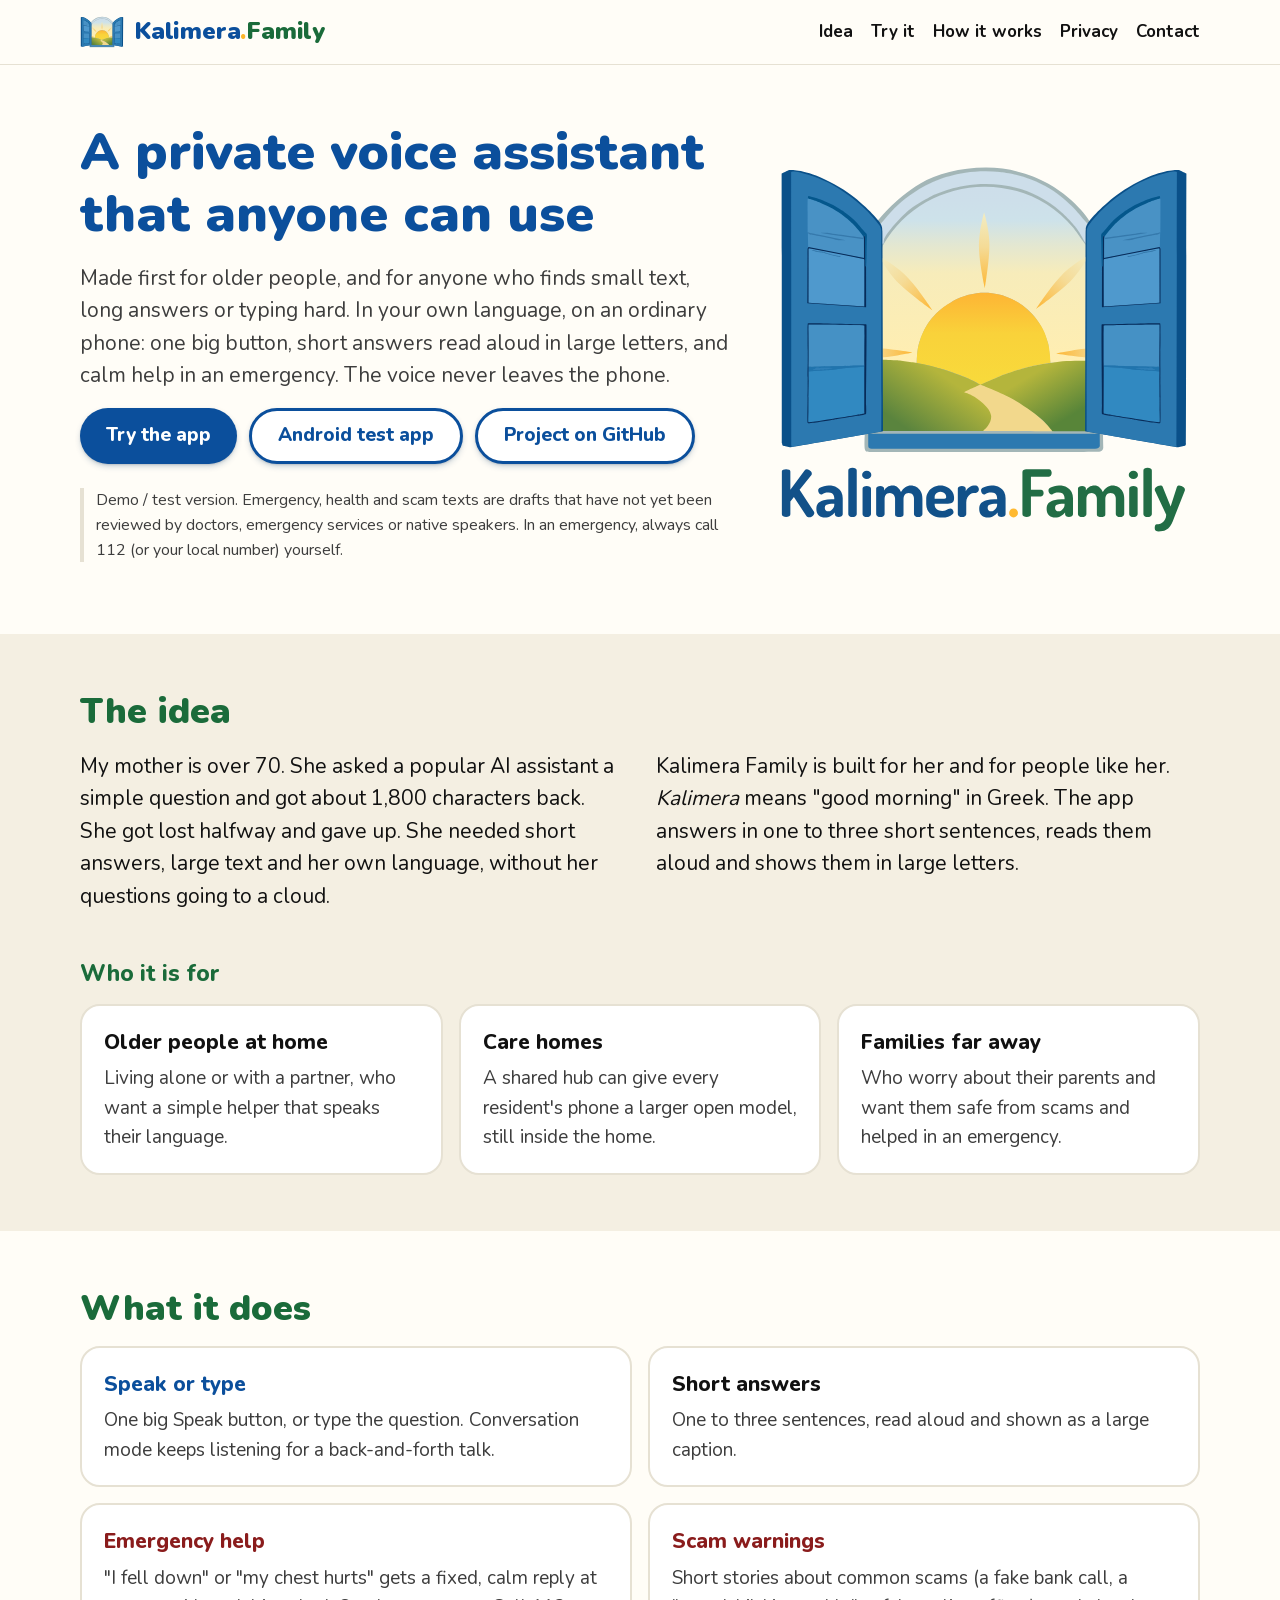
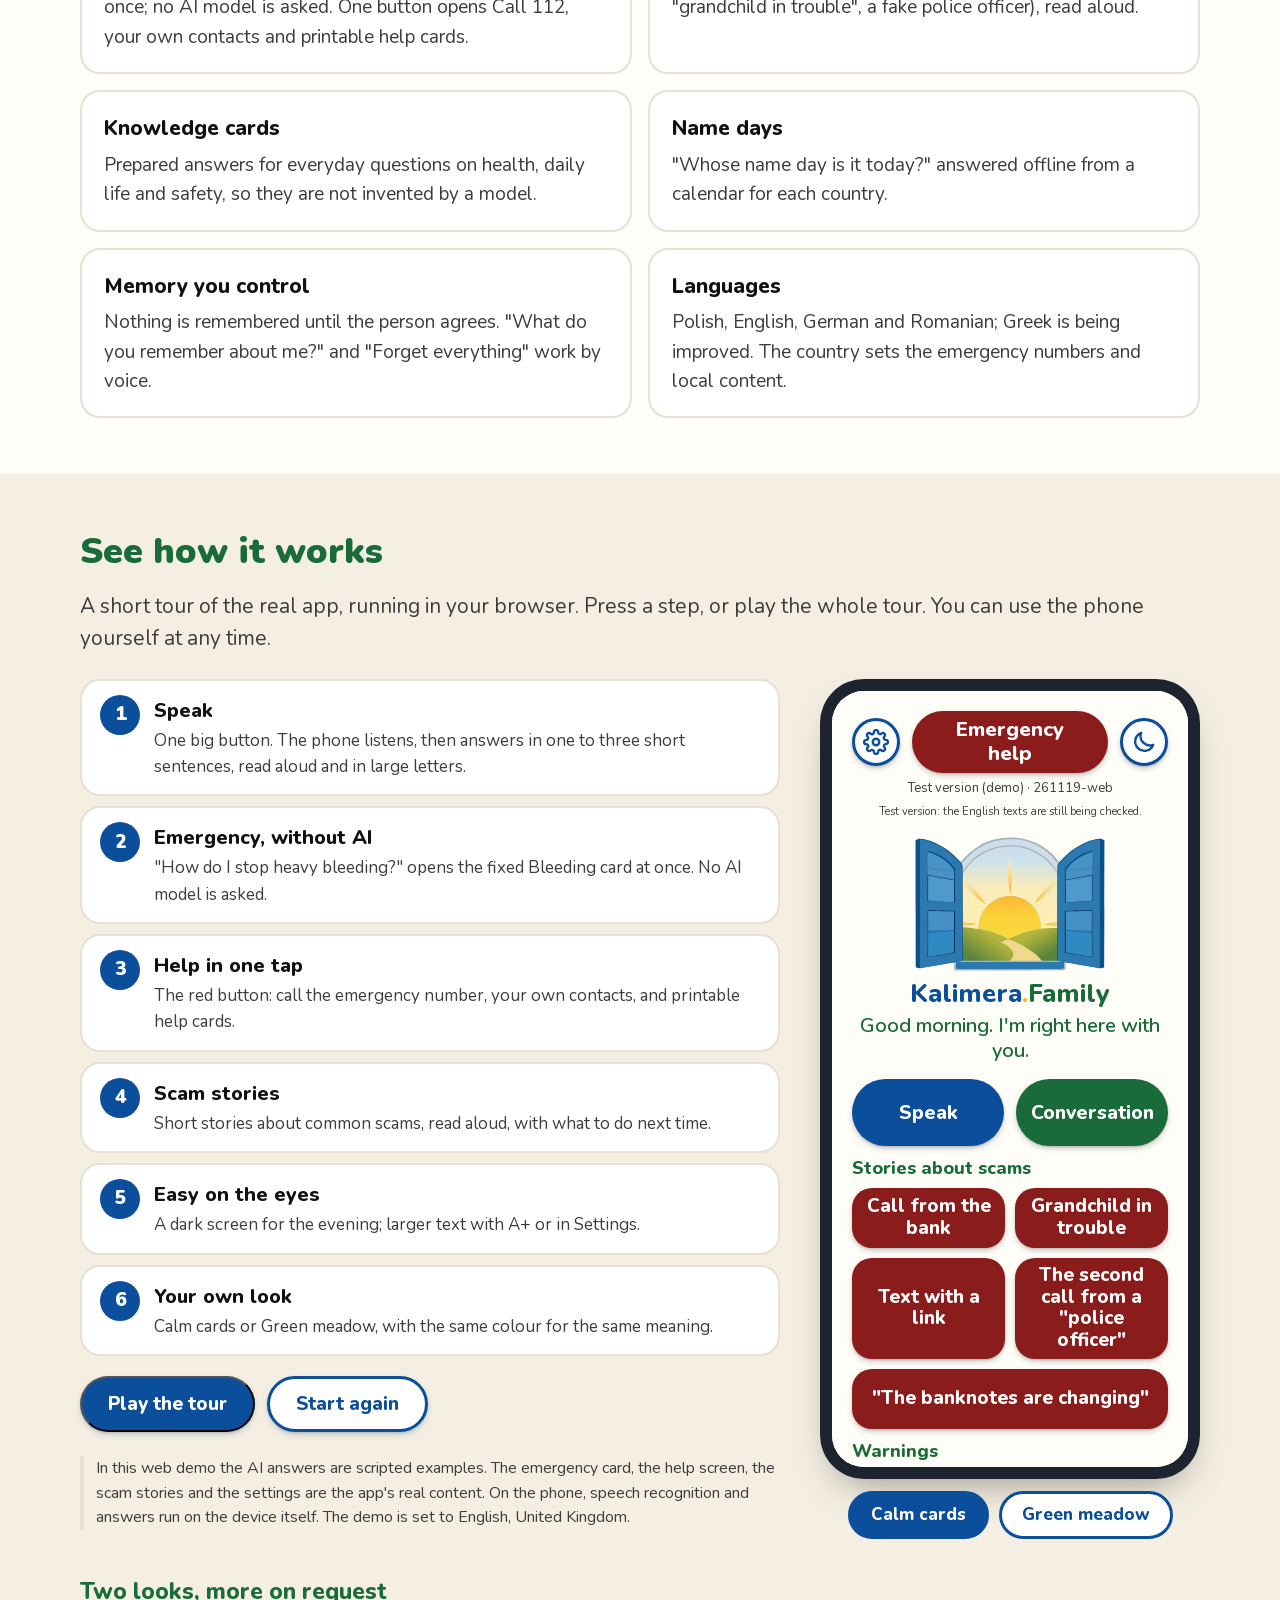
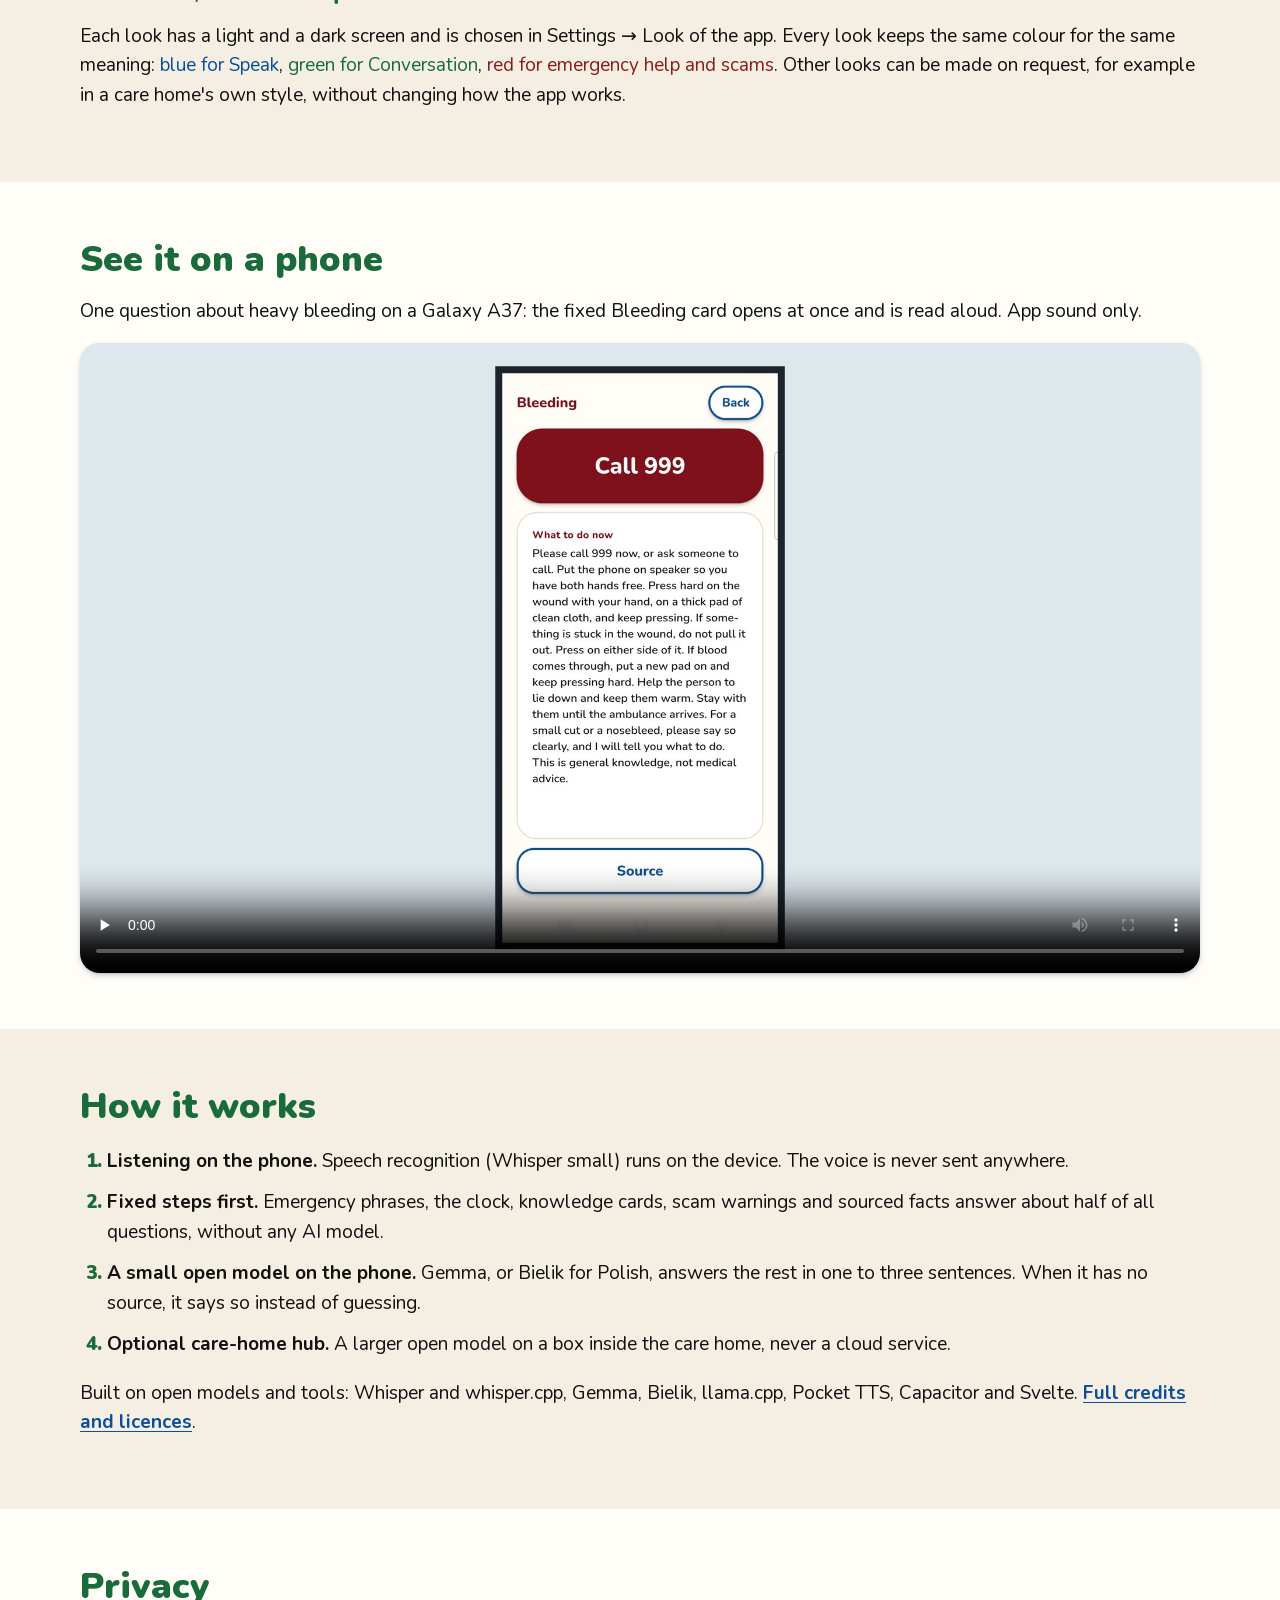
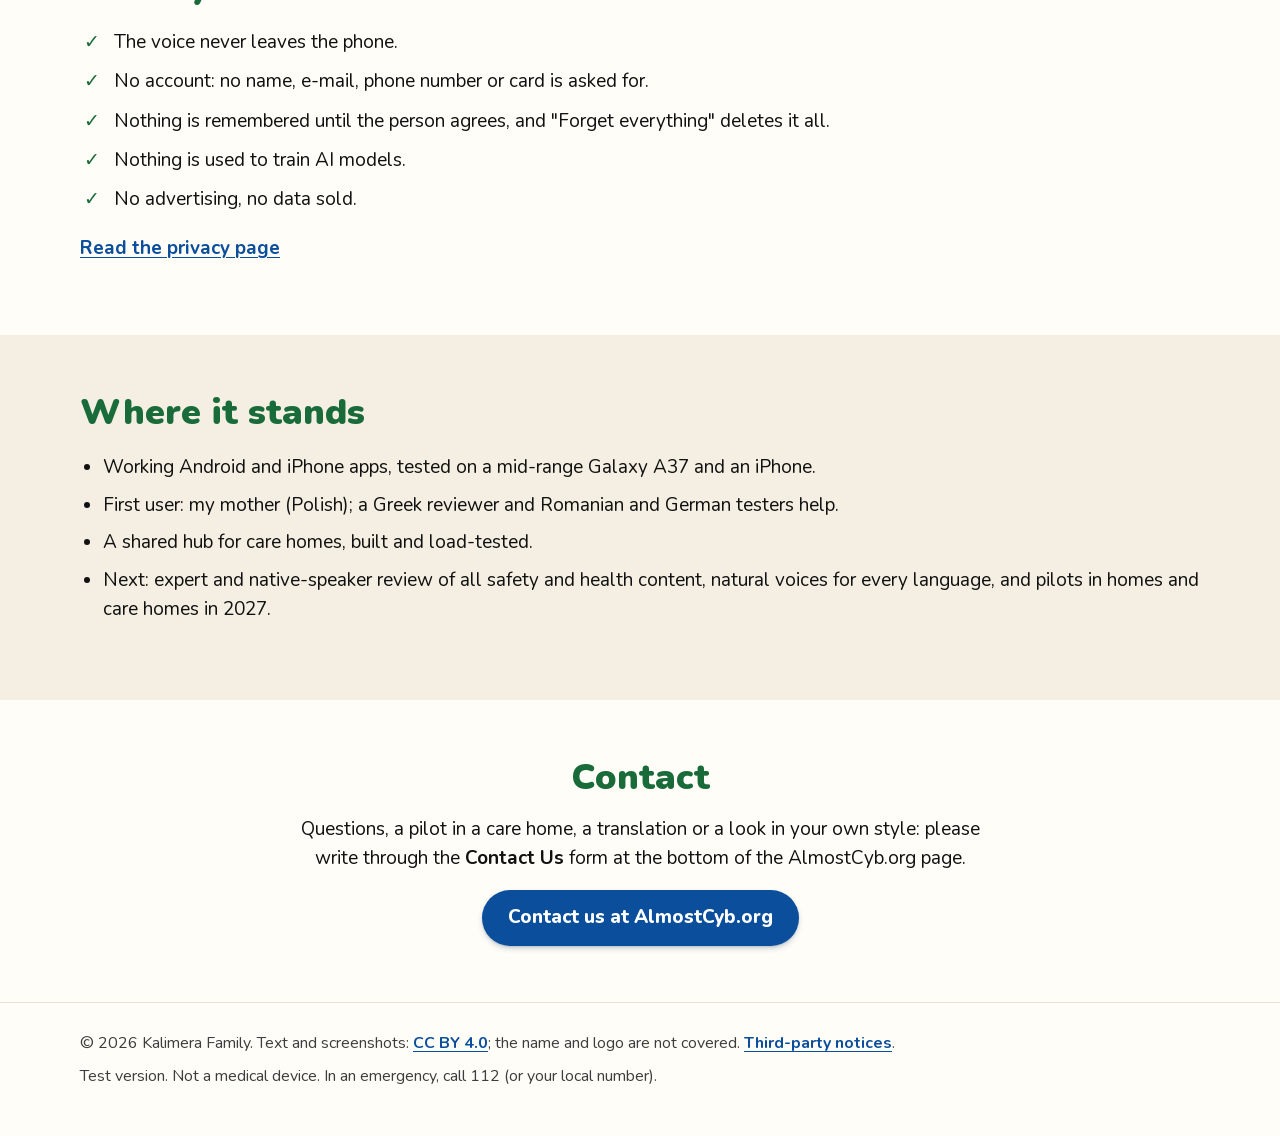
==== index.html @ d46322c1 "Temporary website (GitHub Pages) until kalimera.family hosting works Co-Authored-By: Claude Opus 5.5" ====
<!doctype html>
<html lang="en">
<head>
  <meta charset="utf-8">
  <meta name="viewport" content="width=device-width, initial-scale=1">
  <title>Kalimera Family</title>
  <meta name="description" content="A private voice assistant that anyone can use, made first for older people: in your own language, on an ordinary phone. Short answers, read aloud in large letters. The voice never leaves the phone.">
  <meta name="color-scheme" content="light dark">
  <meta property="og:title" content="Kalimera Family">
  <meta property="og:description" content="A private voice assistant that anyone can use, made first for older people. Try the real app in your browser.">
  <meta property="og:type" content="website">
  <meta property="og:url" content="https://kalimera.family/">
  <meta property="og:image" content="https://kalimera.family/media/home.png">
  <link rel="icon" type="image/svg+xml" href="assets/Kalimera.Family-withoutText.svg">
  <link rel="stylesheet" href="css/site.css?v=20261119c">
</head>
<body>
  <header class="top">
    <div class="wrap top__row">
      <a class="brand" href="#top" aria-label="Kalimera Family, back to the top">
        <img src="assets/Kalimera.Family-withoutText.svg" alt="" width="44" height="31">
        <span class="wordmark"><span class="wordmark__a">Kalimera</span><span class="wordmark__dot">.</span><span class="wordmark__b">Family</span></span>
      </a>
      <nav class="nav" aria-label="Sections">
        <a href="#idea">Idea</a>
        <a href="#try">Try it</a>
        <a href="#how">How it works</a>
        <a href="#privacy">Privacy</a>
        <a href="#contact">Contact</a>
      </nav>
    </div>
  </header>

  <main id="top">
    <section class="hero wrap">
      <div class="hero__text">
        <h1>A private voice assistant that anyone can use</h1>
        <p class="lead">Made first for older people, and for anyone who finds small text, long answers or typing hard. In your own language, on an ordinary phone: one big button, short answers read aloud in large letters, and calm help in an emergency. The voice never leaves the phone.</p>
        <div class="actions">
          <a class="btn btn--primary" href="#try">Try the app</a>
          <a class="btn btn--outline" href="https://github.com/LDec-AlmostHuman/kalimera-family/tree/main/app">Android test app</a>
          <a class="btn btn--outline" href="https://github.com/LDec-AlmostHuman/kalimera-family">Project on GitHub</a>
        </div>
        <p class="note">Demo / test version. Emergency, health and scam texts are drafts that have not yet been reviewed by doctors, emergency services or native speakers. In an emergency, always call 112 (or your local number) yourself.</p>
      </div>
      <img class="hero__logo" src="assets/Kalimera.Family-wText.svg" alt="Kalimera Family logo: an open window with the sun rising over green hills" width="420" height="300">
    </section>

    <section id="idea" class="band">
      <div class="wrap">
        <h2>The idea</h2>
        <div class="two">
          <p class="story">My mother is over 70. She asked a popular AI assistant a simple question and got about 1,800 characters back. She got lost halfway and gave up. She needed short answers, large text and her own language, without her questions going to a cloud.</p>
          <p class="story">Kalimera Family is built for her and for people like her. <em>Kalimera</em> means "good morning" in Greek. The app answers in one to three short sentences, reads them aloud and shows them in large letters.</p>
        </div>
        <h3>Who it is for</h3>
        <ul class="cards">
          <li class="card"><strong>Older people at home</strong><span>Living alone or with a partner, who want a simple helper that speaks their language.</span></li>
          <li class="card"><strong>Care homes</strong><span>A shared hub can give every resident's phone a larger open model, still inside the home.</span></li>
          <li class="card"><strong>Families far away</strong><span>Who worry about their parents and want them safe from scams and helped in an emergency.</span></li>
        </ul>
      </div>
    </section>

    <section id="features" class="wrap">
      <h2>What it does</h2>
      <ul class="features">
        <li><strong class="t-speak">Speak or type</strong><span>One big Speak button, or type the question. Conversation mode keeps listening for a back-and-forth talk.</span></li>
        <li><strong>Short answers</strong><span>One to three sentences, read aloud and shown as a large caption.</span></li>
        <li><strong class="t-danger">Emergency help</strong><span>"I fell down" or "my chest hurts" gets a fixed, calm reply at once; no AI model is asked. One button opens Call 112, your own contacts and printable help cards.</span></li>
        <li><strong class="t-danger">Scam warnings</strong><span>Short stories about common scams (a fake bank call, a "grandchild in trouble", a fake police officer), read aloud.</span></li>
        <li><strong>Knowledge cards</strong><span>Prepared answers for everyday questions on health, daily life and safety, so they are not invented by a model.</span></li>
        <li><strong>Name days</strong><span>"Whose name day is it today?" answered offline from a calendar for each country.</span></li>
        <li><strong>Memory you control</strong><span>Nothing is remembered until the person agrees. "What do you remember about me?" and "Forget everything" work by voice.</span></li>
        <li><strong>Languages</strong><span>Polish, English, German and Romanian; Greek is being improved. The country sets the emergency numbers and local content.</span></li>
      </ul>
    </section>

    <section id="try" class="band">
      <div class="wrap">
        <h2>See how it works</h2>
        <p class="lead">A short tour of the real app, running in your browser. Press a step, or play the whole tour. You can use the phone yourself at any time.</p>
        <div class="tour">
          <div class="tour__side">
            <ol class="tour__steps">
              <li><button class="tour__step" type="button" data-step="speak"><strong>Speak</strong><span>One big button. The phone listens, then answers in one to three short sentences, read aloud and in large letters.</span></button></li>
              <li><button class="tour__step" type="button" data-step="bleeding"><strong>Emergency, without AI</strong><span>"How do I stop heavy bleeding?" opens the fixed Bleeding card at once. No AI model is asked.</span></button></li>
              <li><button class="tour__step" type="button" data-step="help"><strong>Help in one tap</strong><span>The red button: call the emergency number, your own contacts, and printable help cards.</span></button></li>
              <li><button class="tour__step" type="button" data-step="story"><strong>Scam stories</strong><span>Short stories about common scams, read aloud, with what to do next time.</span></button></li>
              <li><button class="tour__step" type="button" data-step="dark"><strong>Easy on the eyes</strong><span>A dark screen for the evening; larger text with A+ or in Settings.</span></button></li>
              <li><button class="tour__step" type="button" data-step="meadow"><strong>Your own look</strong><span>Calm cards or Green meadow, with the same colour for the same meaning.</span></button></li>
            </ol>
            <div class="actions">
              <button class="btn btn--primary" type="button" id="tour-play">Play the tour</button>
              <button class="btn btn--outline" type="button" id="tour-reset">Start again</button>
            </div>
            <p class="note">In this web demo the AI answers are scripted examples. The emergency card, the help screen, the scam stories and the settings are the app's real content. On the phone, speech recognition and answers run on the device itself. The demo is set to English, United Kingdom.</p>
          </div>
          <figure class="phone">
            <div class="phone__frame"><iframe id="phone" title="Kalimera Family app, live demo"></iframe></div>
            <figcaption class="looks" role="group" aria-label="Look of the app">
              <button class="look" type="button" data-look="b" aria-pressed="true">Calm cards</button>
              <button class="look" type="button" data-look="e" aria-pressed="false">Green meadow</button>
            </figcaption>
          </figure>
        </div>
        <h3>Two looks, more on request</h3>
        <p>Each look has a light and a dark screen and is chosen in Settings → Look of the app. Every look keeps the same colour for the same meaning: <span class="t-speak">blue for Speak</span>, <span class="t-green">green for Conversation</span>, <span class="t-danger">red for emergency help and scams</span>. Other looks can be made on request, for example in a care home's own style, without changing how the app works.</p>
      </div>
    </section>

    <section id="video" class="wrap">
      <h2>See it on a phone</h2>
      <p>One question about heavy bleeding on a Galaxy A37: the fixed Bleeding card opens at once and is read aloud. App sound only.</p>
      <video class="video" controls preload="none" poster="media/demo_poster.jpg" width="1920" height="1080">
        <source src="media/kalimera_demo_bleeding_en_1080p.mp4" type="video/mp4">
        <a href="media/kalimera_demo_bleeding_en_1080p.mp4">Download the demo video</a>
      </video>
    </section>

    <section id="how" class="band">
      <div class="wrap">
        <h2>How it works</h2>
        <ol class="steps">
          <li><strong>Listening on the phone.</strong> Speech recognition (Whisper small) runs on the device. The voice is never sent anywhere.</li>
          <li><strong>Fixed steps first.</strong> Emergency phrases, the clock, knowledge cards, scam warnings and sourced facts answer about half of all questions, without any AI model.</li>
          <li><strong>A small open model on the phone.</strong> Gemma, or Bielik for Polish, answers the rest in one to three sentences. When it has no source, it says so instead of guessing.</li>
          <li><strong>Optional care-home hub.</strong> A larger open model on a box inside the care home, never a cloud service.</li>
        </ol>
        <p>Built on open models and tools: Whisper and whisper.cpp, Gemma, Bielik, llama.cpp, Pocket TTS, Capacitor and Svelte. <a href="https://github.com/LDec-AlmostHuman/kalimera-family/blob/main/THIRD_PARTY_NOTICES.md">Full credits and licences</a>.</p>
      </div>
    </section>

    <section id="privacy" class="wrap">
      <h2>Privacy</h2>
      <ul class="checks">
        <li>The voice never leaves the phone.</li>
        <li>No account: no name, e-mail, phone number or card is asked for.</li>
        <li>Nothing is remembered until the person agrees, and "Forget everything" deletes it all.</li>
        <li>Nothing is used to train AI models.</li>
        <li>No advertising, no data sold.</li>
      </ul>
      <p><a href="https://github.com/LDec-AlmostHuman/kalimera-family/blob/main/docs/PRIVACY.md">Read the privacy page</a></p>
    </section>

    <section id="status" class="band">
      <div class="wrap">
        <h2>Where it stands</h2>
        <ul class="plain">
          <li>Working Android and iPhone apps, tested on a mid-range Galaxy A37 and an iPhone.</li>
          <li>First user: my mother (Polish); a Greek reviewer and Romanian and German testers help.</li>
          <li>A shared hub for care homes, built and load-tested.</li>
          <li>Next: expert and native-speaker review of all safety and health content, natural voices for every language, and pilots in homes and care homes in 2027.</li>
        </ul>
      </div>
    </section>

    <section id="contact" class="wrap contact">
      <h2>Contact</h2>
      <p>Questions, a pilot in a care home, a translation or a look in your own style: please write through the <strong>Contact Us</strong> form at the bottom of the AlmostCyb.org page.</p>
      <a class="btn btn--primary" href="https://almostcyb.org/">Contact us at AlmostCyb.org</a>
    </section>
  </main>

  <footer class="foot">
    <div class="wrap">
      <p>© 2026 Kalimera Family. Text and screenshots: <a href="https://github.com/LDec-AlmostHuman/kalimera-family/blob/main/LICENSE">CC BY 4.0</a>; the name and logo are not covered. <a href="https://github.com/LDec-AlmostHuman/kalimera-family/blob/main/THIRD_PARTY_NOTICES.md">Third-party notices</a>.</p>
      <p>Test version. Not a medical device. In an emergency, call 112 (or your local number).</p>
    </div>
  </footer>
  <script src="js/site.js?v=20261119c"></script>
</body>
</html>
---- css/site.css ----
/* kalimera.family one-page site. Same font, colours and meanings as the app (ui/src/styles/theme.css):
   blue = Speak and main actions, green = Conversation and headings, red = emergency and scams. */
@font-face {
  font-family: 'Nunito';
  font-style: normal;
  font-weight: 400 1000;
  font-display: swap;
  src: url('../app/fonts/nunito-latin.woff2') format('woff2');
  unicode-range: U+0000-00FF, U+0131, U+0152-0153, U+02BB-02BC, U+02C6, U+02DA, U+02DC, U+2000-206F, U+20AC, U+2122, U+2212;
}
@font-face {
  font-family: 'Nunito';
  font-style: normal;
  font-weight: 400 1000;
  font-display: swap;
  src: url('../app/fonts/nunito-latin-ext.woff2') format('woff2');
  unicode-range: U+0100-02BA, U+02BD-02C5, U+02C7-02CC, U+02CE-02D7, U+02DD-02FF, U+1E00-1E9F, U+20A0-20AB, U+20AD-20C4, U+A720-A7FF;
}

:root {
  --bg: #fffdf7;
  --band: #f4efe2;
  --surface: #ffffff;
  --text: #111111;
  --muted: #3d3d3d;
  --border: #e6e1d3;
  --primary: #0b4f9c;
  --primary-edge: #08376d;
  --on-primary: #ffffff;
  --green: #1a6b3a;
  --danger: #8a1c1c;
  --sun: #fdb528;
  --frame: #1d2430;
  --radius-card: 20px;
  --radius-pill: 999px;
  --shadow: 0 3px 7px -2px rgba(8, 55, 109, 0.32), 0 1px 2px rgba(0, 0, 0, 0.1);
  --font: 'Nunito', ui-rounded, 'SF Pro Rounded', system-ui, -apple-system, 'Segoe UI', Roboto, Arial, sans-serif;
}
@media (prefers-color-scheme: dark) {
  :root:not([data-theme="light"]) {
    --bg: #101418;
    --band: #161c22;
    --surface: #1a2027;
    --text: #f7f7f7;
    --muted: #d0d4d9;
    --border: #3a4654;
    --primary: #8ec5ff;
    --primary-edge: #4f86bf;
    --on-primary: #08213d;
    --green: #9be3ae;
    --danger: #ffb4b4;
    --frame: #000000;
    --shadow: 0 3px 7px -2px rgba(0, 0, 0, 0.5), 0 1px 2px rgba(0, 0, 0, 0.3);
  }
}
:root[data-theme="dark"] {
  --bg: #101418;
  --band: #161c22;
  --surface: #1a2027;
  --text: #f7f7f7;
  --muted: #d0d4d9;
  --border: #3a4654;
  --primary: #8ec5ff;
  --primary-edge: #4f86bf;
  --on-primary: #08213d;
  --green: #9be3ae;
  --danger: #ffb4b4;
  --frame: #000000;
  --shadow: 0 3px 7px -2px rgba(0, 0, 0, 0.5), 0 1px 2px rgba(0, 0, 0, 0.3);
}

* { box-sizing: border-box; }
html { scroll-behavior: smooth; scroll-padding-top: 76px; }
body {
  margin: 0;
  background: var(--bg);
  color: var(--text);
  font-family: var(--font);
  font-size: 19px;
  line-height: 1.55;
  overflow-x: hidden;
}
img, video { max-width: 100%; height: auto; }
a { color: var(--primary); font-weight: 700; text-underline-offset: 3px; }
a:focus-visible, button:focus-visible { outline: 3px solid var(--sun); outline-offset: 3px; }
h1, h2, h3 { line-height: 1.2; margin: 0 0 16px; }
h1 { font-size: clamp(34px, 6vw, 52px); font-weight: 900; color: var(--primary); }
h2 { font-size: clamp(28px, 4vw, 36px); font-weight: 900; color: var(--green); }
h3 { font-size: 23px; font-weight: 800; color: var(--green); margin-top: 32px; }
p { margin: 0 0 16px; }

.wrap { width: min(1120px, 100% - 32px); margin-inline: auto; }
main > section { padding-block: 56px; }
.band { background: var(--band); }

/* Header */
.top {
  position: sticky;
  top: 0;
  z-index: 10;
  background: color-mix(in srgb, var(--bg) 92%, transparent);
  backdrop-filter: blur(8px);
  border-bottom: 1px solid var(--border);
}
.top__row { display: flex; align-items: center; justify-content: space-between; gap: 16px; min-height: 64px; flex-wrap: wrap; }
.brand { display: inline-flex; align-items: center; gap: 10px; text-decoration: none; }
.wordmark { font-size: 24px; font-weight: 900; letter-spacing: -0.2px; }
.wordmark__a { color: var(--primary); }
.wordmark__dot { color: var(--sun); }
.wordmark__b { color: var(--green); }
.nav { display: flex; gap: 6px 18px; flex-wrap: wrap; }
.nav a { text-decoration: none; font-size: 17px; color: var(--text); }
.nav a:hover { color: var(--primary); }

/* Hero */
.hero { display: grid; grid-template-columns: 1.2fr 0.8fr; gap: 40px; align-items: center; }
.hero__logo { width: 100%; max-width: 420px; justify-self: center; }
.lead { font-size: 21px; color: var(--muted); }
.note { font-size: 16px; color: var(--muted); border-left: 4px solid var(--border); padding-left: 12px; margin-top: 24px; }

/* Buttons: the app's pill buttons (filled blue, or white with a blue outline) */
.actions { display: flex; flex-wrap: wrap; gap: 12px; margin-top: 8px; }
.btn {
  display: inline-flex;
  align-items: center;
  justify-content: center;
  min-height: 56px;
  padding: 0 26px;
  border-radius: var(--radius-pill);
  font-size: 19px;
  font-weight: 800;
  text-decoration: none;
  box-shadow: var(--shadow);
}
.btn--primary { background: var(--primary); color: var(--on-primary); }
.btn--primary:hover { background: var(--primary-edge); color: #ffffff; }
.btn--outline { background: var(--surface); color: var(--primary); border: 3px solid var(--primary); }
.link-btn {
  margin-left: 8px;
  padding: 2px 4px;
  border: 0;
  background: none;
  color: var(--primary);
  font: inherit;
  font-weight: 800;
  text-decoration: underline;
  text-underline-offset: 3px;
  cursor: pointer;
}

/* Idea */
.two { display: grid; grid-template-columns: 1fr 1fr; gap: 32px; }
.story { font-size: 21px; }
.cards, .features { list-style: none; margin: 0; padding: 0; display: grid; gap: 16px; }
.cards { grid-template-columns: repeat(3, 1fr); }
.features { grid-template-columns: repeat(2, 1fr); }
.card, .features li {
  display: flex;
  flex-direction: column;
  gap: 6px;
  padding: 20px 22px;
  background: var(--surface);
  border: 2px solid var(--border);
  border-radius: var(--radius-card);
}
.card strong, .features strong { font-size: 21px; font-weight: 800; }
.card span, .features span { color: var(--muted); }
.t-speak { color: var(--primary); }
.t-green { color: var(--green); }
.t-danger { color: var(--danger); }

/* Guided tour beside the live app */
.tour { display: grid; grid-template-columns: 1fr auto; gap: 40px; align-items: start; margin: 24px 0 8px; }
.tour__steps { list-style: none; margin: 0 0 20px; padding: 0; display: grid; gap: 10px; counter-reset: step; }
.tour__step {
  counter-increment: step;
  width: 100%;
  display: grid;
  grid-template-columns: 40px 1fr;
  column-gap: 14px;
  row-gap: 2px;
  padding: 14px 18px;
  text-align: left;
  font: inherit;
  color: var(--text);
  background: var(--surface);
  border: 2px solid var(--border);
  border-radius: var(--radius-card);
  cursor: pointer;
}
.tour__step::before {
  content: counter(step);
  grid-row: span 2;
  width: 40px;
  height: 40px;
  display: grid;
  place-items: center;
  border-radius: var(--radius-pill);
  background: var(--primary);
  color: var(--on-primary);
  font-weight: 900;
}
.tour__step strong { font-size: 20px; font-weight: 800; }
.tour__step span { color: var(--muted); font-size: 17px; }
.tour__step:hover { border-color: var(--primary); }
.tour__step[aria-current="step"] { border: 3px solid var(--primary); box-shadow: var(--shadow); }
.tour .actions .btn { cursor: pointer; font-family: inherit; }
.looks { display: flex; gap: 10px; flex-wrap: wrap; justify-content: center; }
.look {
  min-height: 48px;
  padding: 0 20px;
  border-radius: var(--radius-pill);
  border: 3px solid var(--primary);
  background: var(--surface);
  color: var(--primary);
  font: inherit;
  font-size: 17px;
  font-weight: 800;
  cursor: pointer;
}
.look[aria-pressed="true"] { background: var(--primary); color: var(--on-primary); }
.phone { margin: 0; display: flex; flex-direction: column; align-items: center; gap: 12px; position: sticky; top: 84px; }
.phone__frame {
  width: min(380px, 100vw - 32px);
  aspect-ratio: 380 / 800;
  padding: 12px;
  background: var(--frame);
  border-radius: 44px;
  box-shadow: 0 18px 40px -18px rgba(0, 0, 0, 0.45);
}
.phone__frame iframe { width: 100%; height: 100%; border: 0; border-radius: 32px; background: #fffdf7; display: block; }

/* Video */
.video { display: block; width: 100%; border-radius: var(--radius-card); background: #dfe7ef; box-shadow: var(--shadow); }

/* Lists */
.steps { padding-left: 1.4em; display: grid; gap: 12px; }
.steps li::marker { color: var(--green); font-weight: 900; }
.checks { list-style: none; padding: 0; display: grid; gap: 10px; }
.checks li { padding-left: 34px; position: relative; }
.checks li::before { content: "✓"; position: absolute; left: 4px; color: var(--green); font-weight: 900; }
.plain { padding-left: 1.2em; display: grid; gap: 8px; }

.contact { text-align: center; }
.contact p { max-width: 720px; margin-inline: auto; }

.foot { border-top: 1px solid var(--border); padding: 28px 0 40px; font-size: 16px; color: var(--muted); }
.foot p { margin: 0 0 8px; }

@media (max-width: 860px) {
  .hero, .two, .tour { grid-template-columns: 1fr; }
  .phone { position: static; grid-row: 1; }
  .hero__logo { max-width: 300px; grid-row: 1; }
  .cards, .features { grid-template-columns: 1fr; }
  main > section { padding-block: 40px; }
}
@media (max-width: 560px) {
  body { font-size: 18px; }
  .nav { display: none; }
  .btn { width: 100%; }
}
@media (prefers-reduced-motion: reduce) { html { scroll-behavior: auto; } }
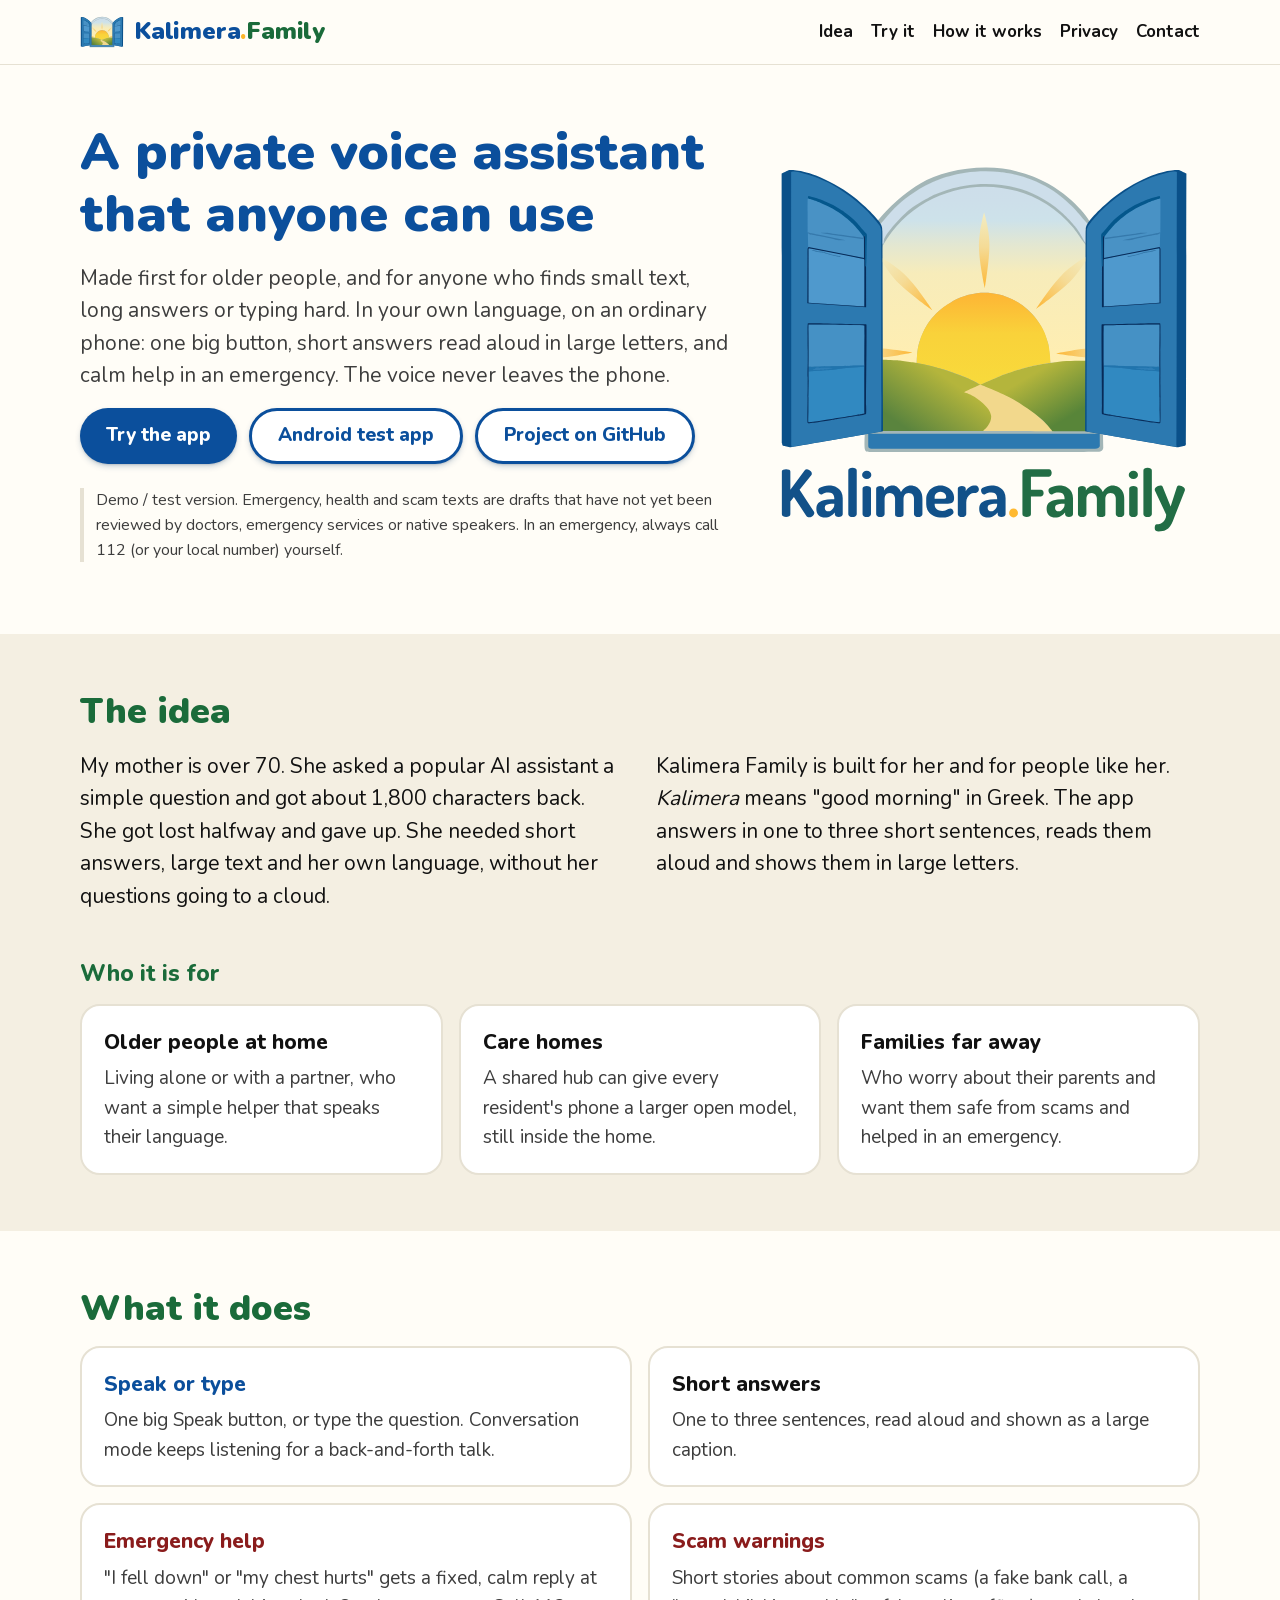
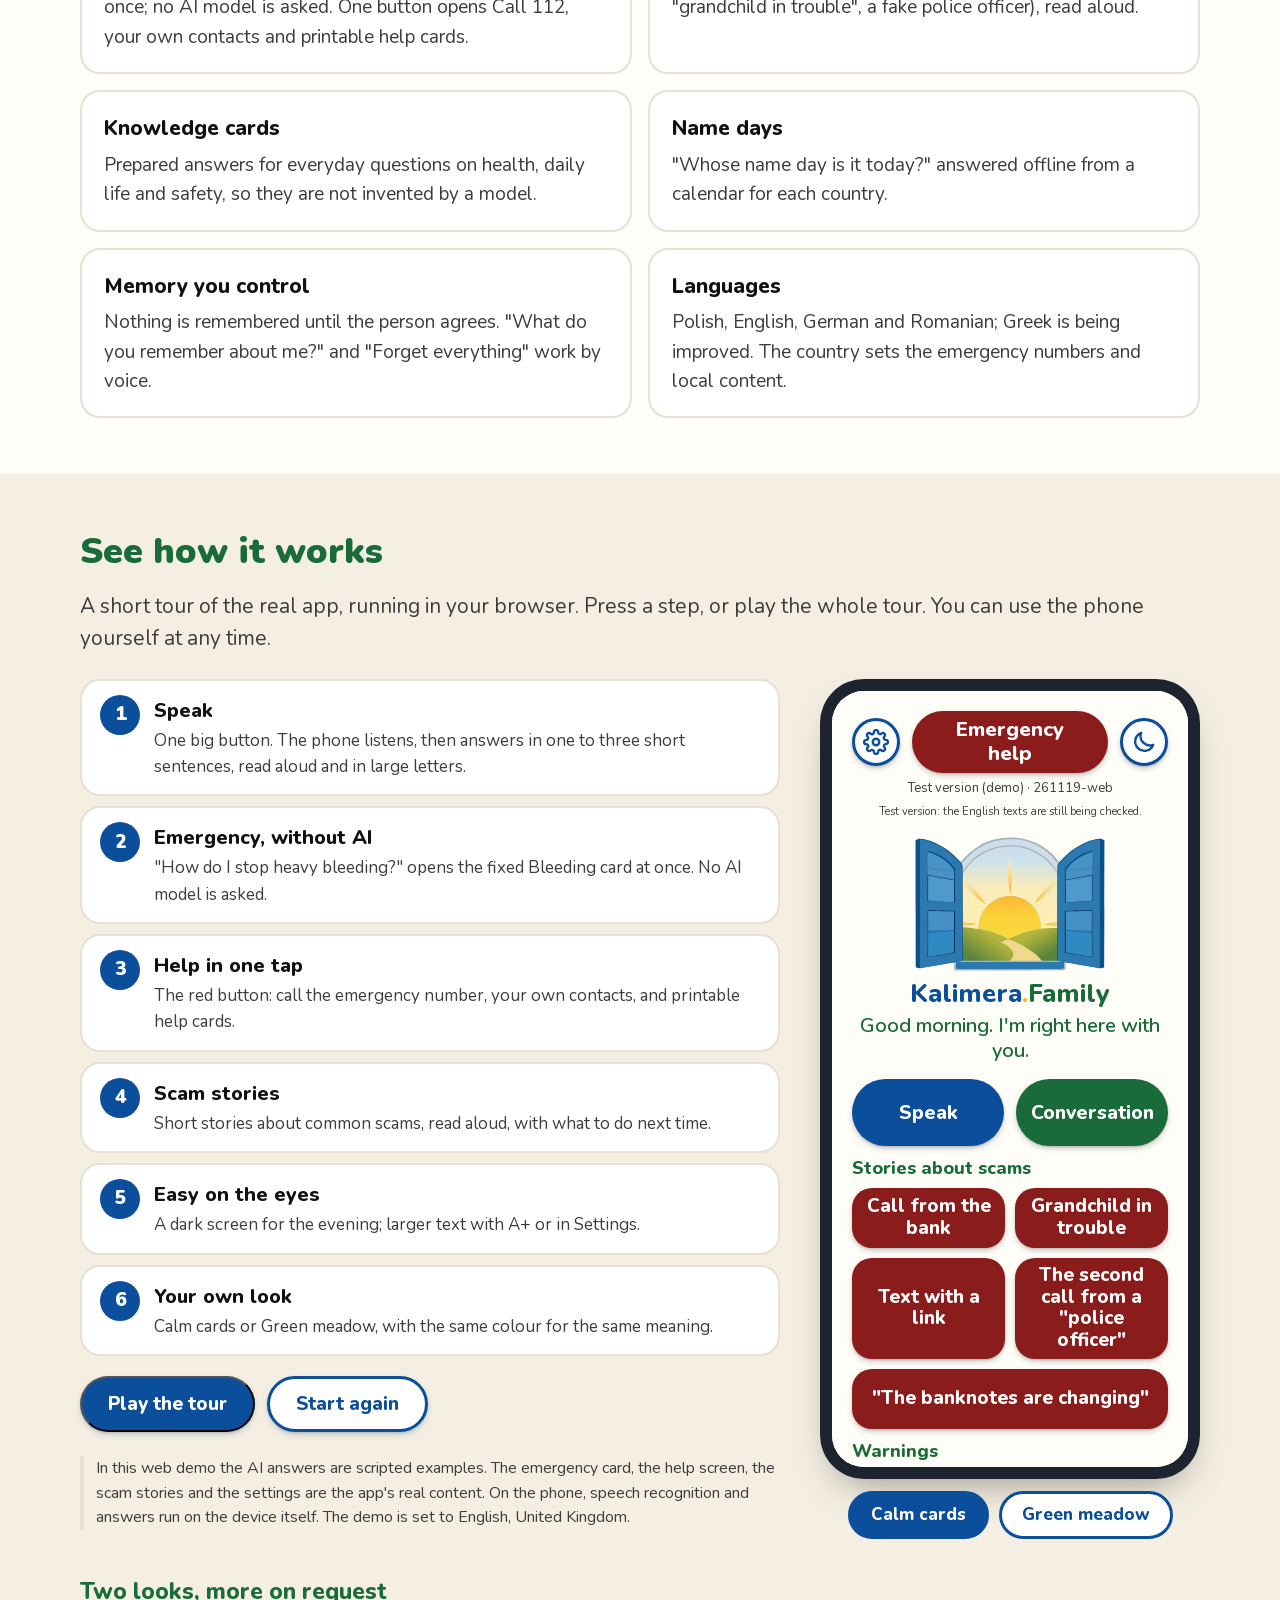
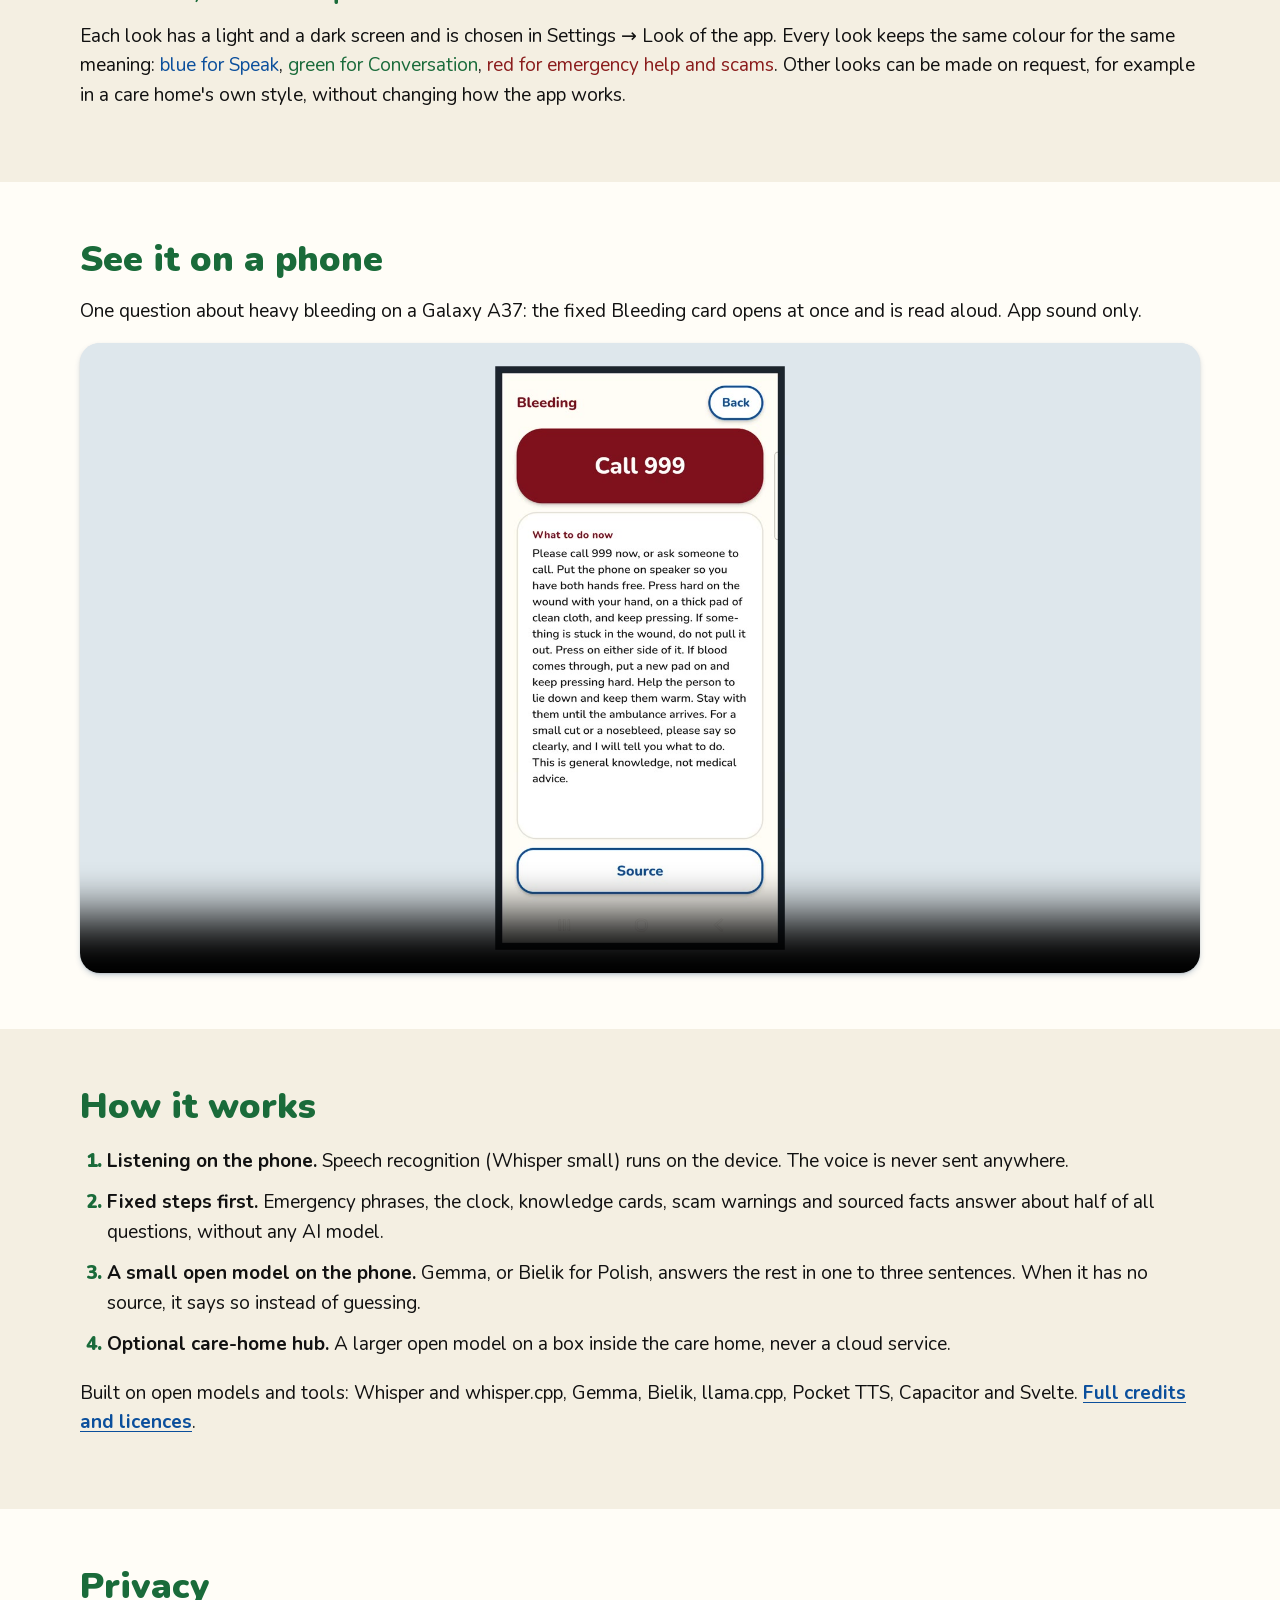
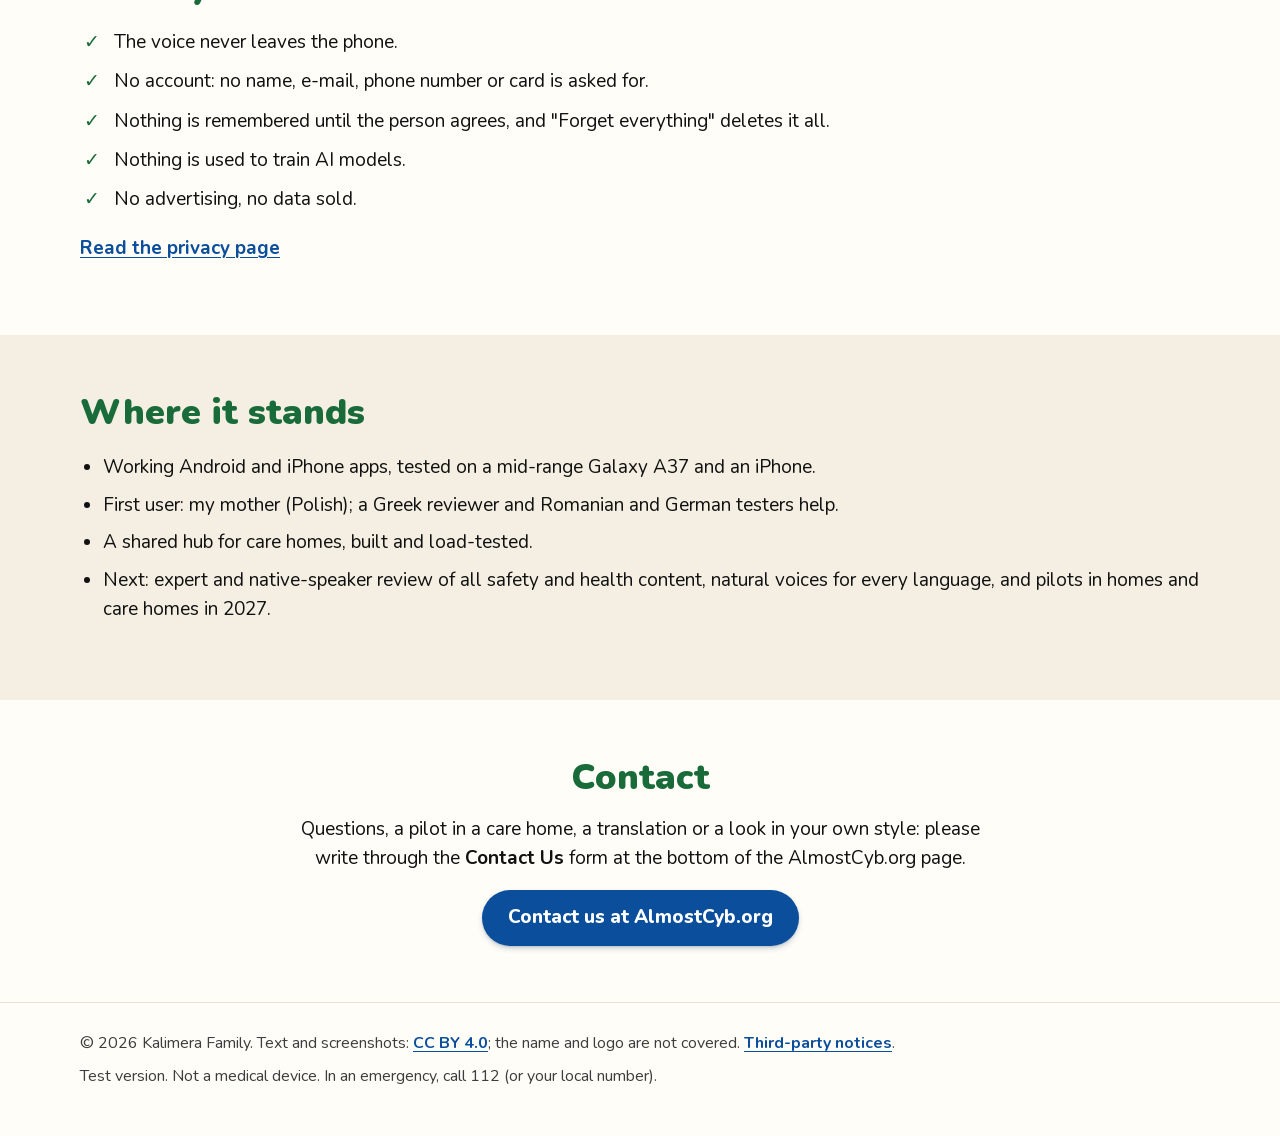
==== commit be3e4a66: "Site: a step clicked while the app first loads is no longer reset Co-Authored-By: Claude Opus 5.5 <n" ====
--- a/index.html
+++ b/index.html
@@ -12,7 +12,7 @@
   <meta property="og:url" content="https://kalimera.family/">
   <meta property="og:image" content="https://kalimera.family/media/home.png">
   <link rel="icon" type="image/svg+xml" href="assets/Kalimera.Family-withoutText.svg">
-  <link rel="stylesheet" href="css/site.css?v=20261119c">
+  <link rel="stylesheet" href="css/site.css?v=20261119d">
 </head>
 <body>
   <header class="top">
@@ -168,6 +168,6 @@
       <p>Test version. Not a medical device. In an emergency, call 112 (or your local number).</p>
     </div>
   </footer>
-  <script src="js/site.js?v=20261119c"></script>
+  <script src="js/site.js?v=20261119d"></script>
 </body>
 </html>
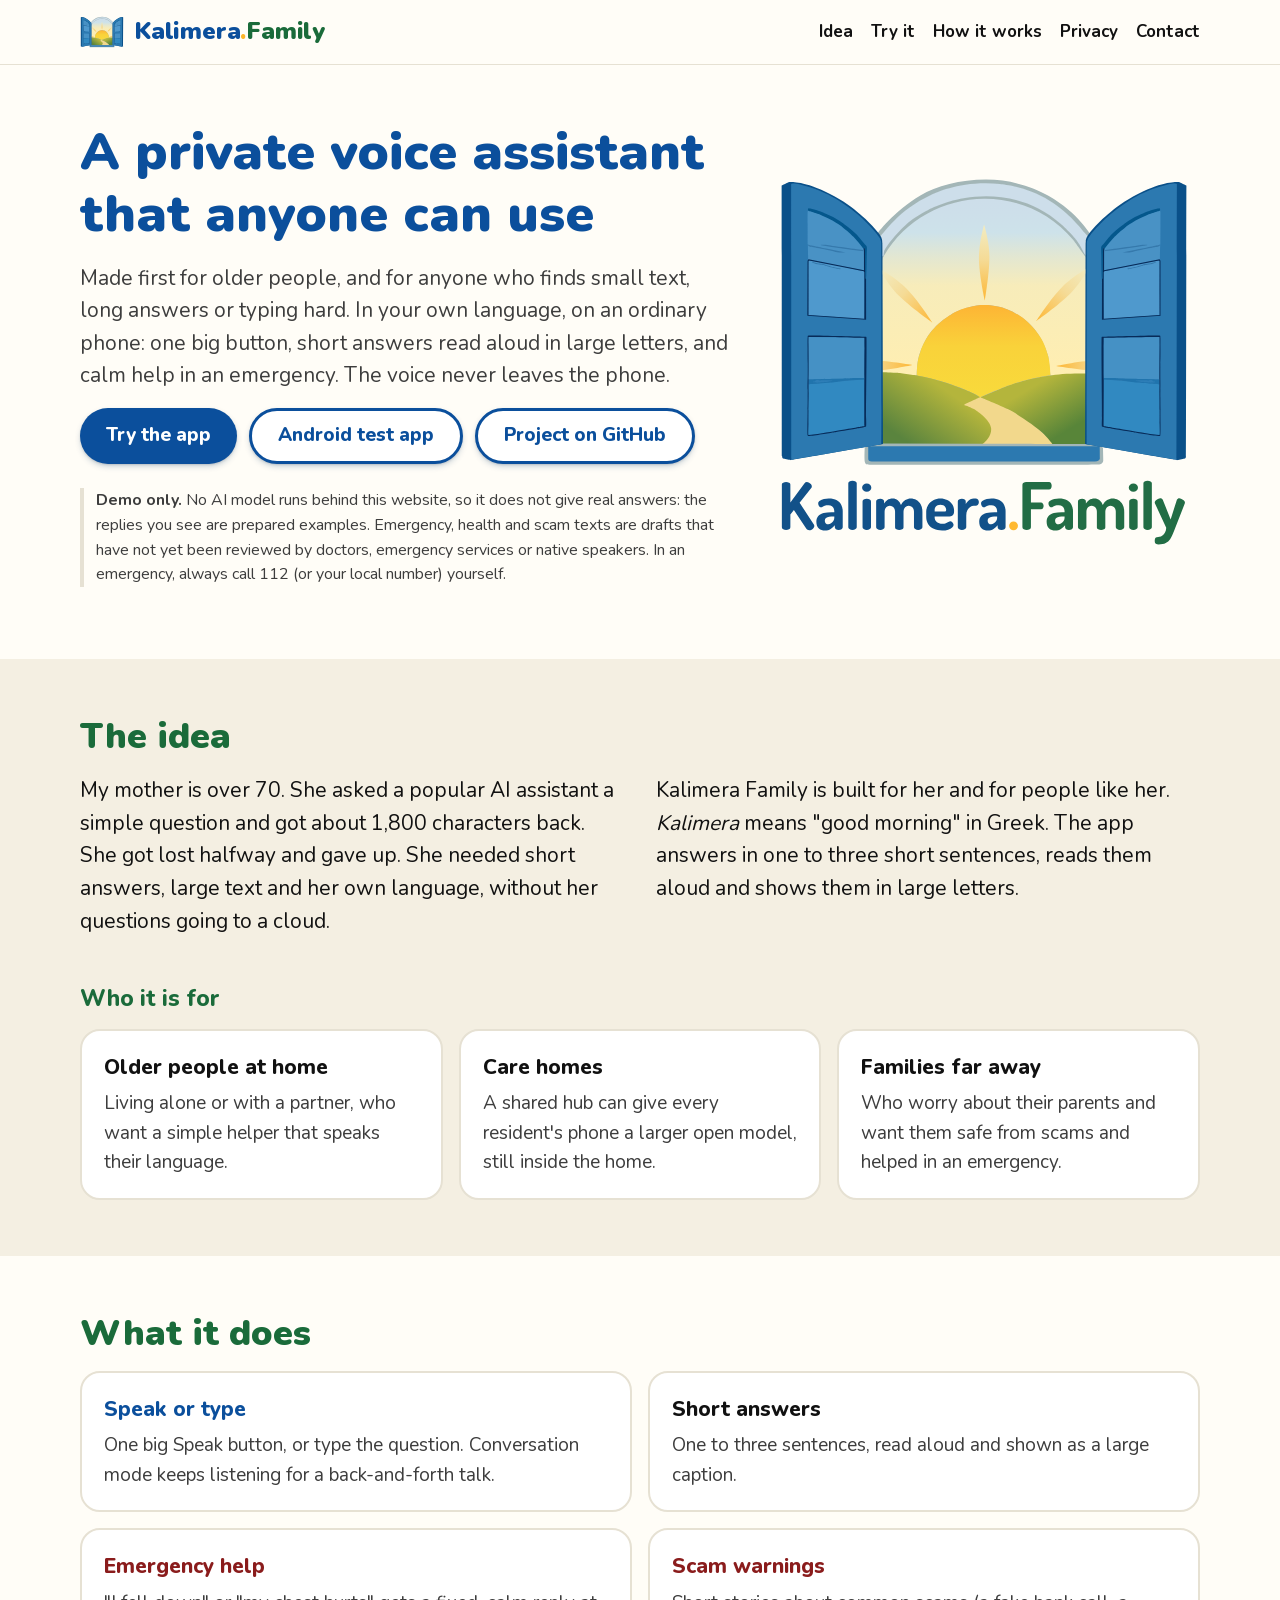
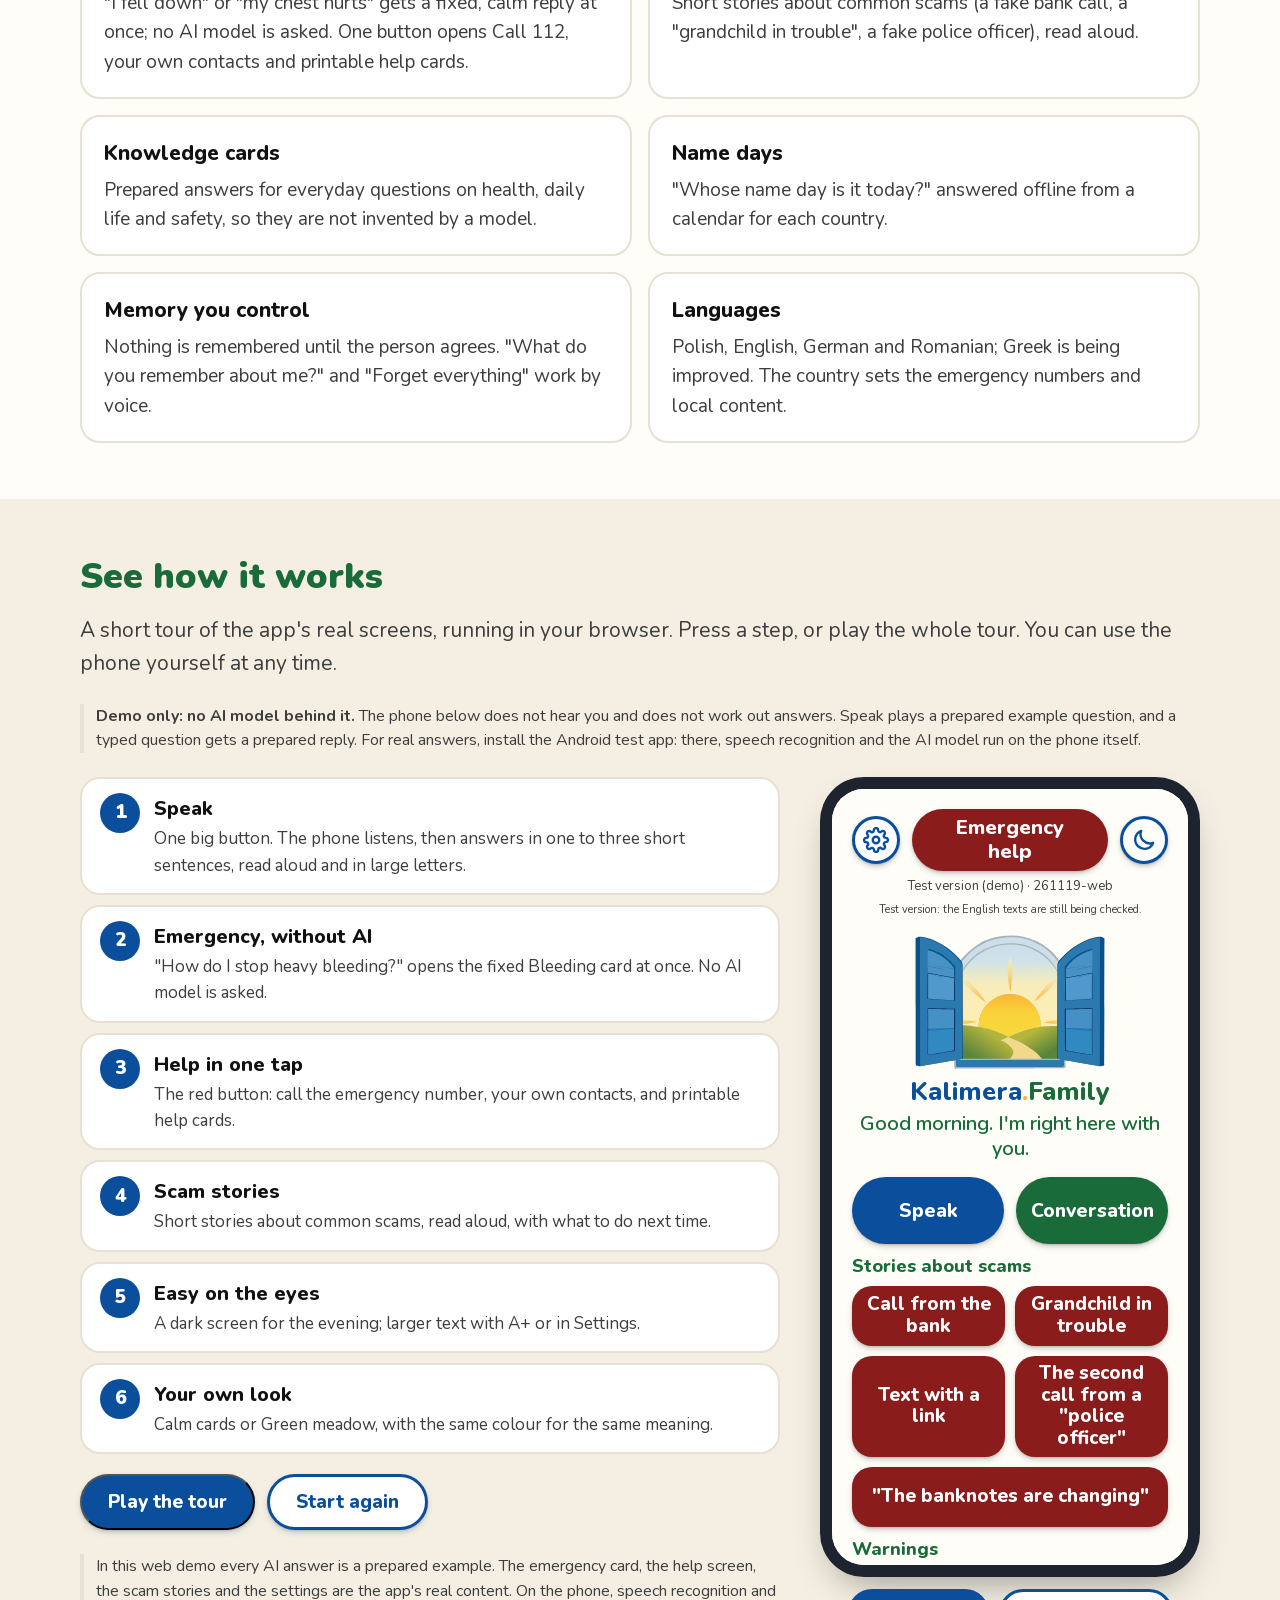
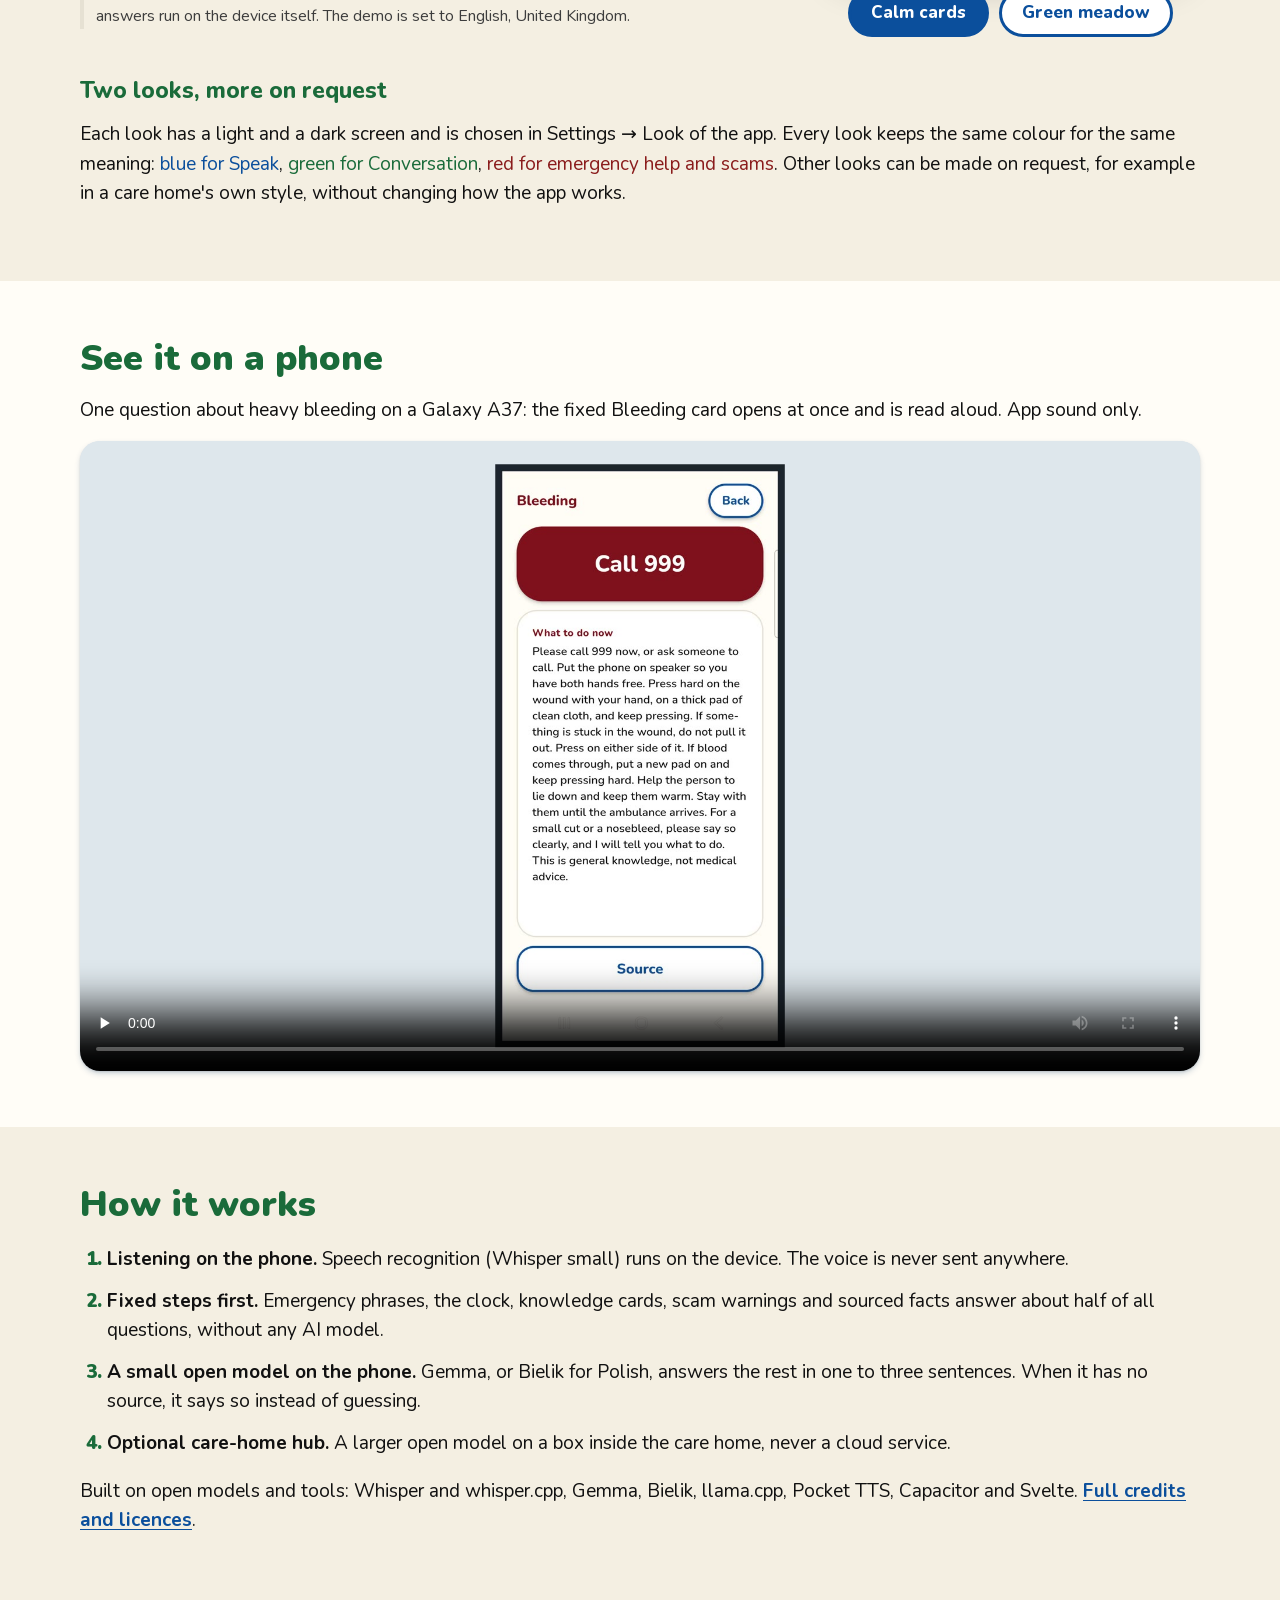
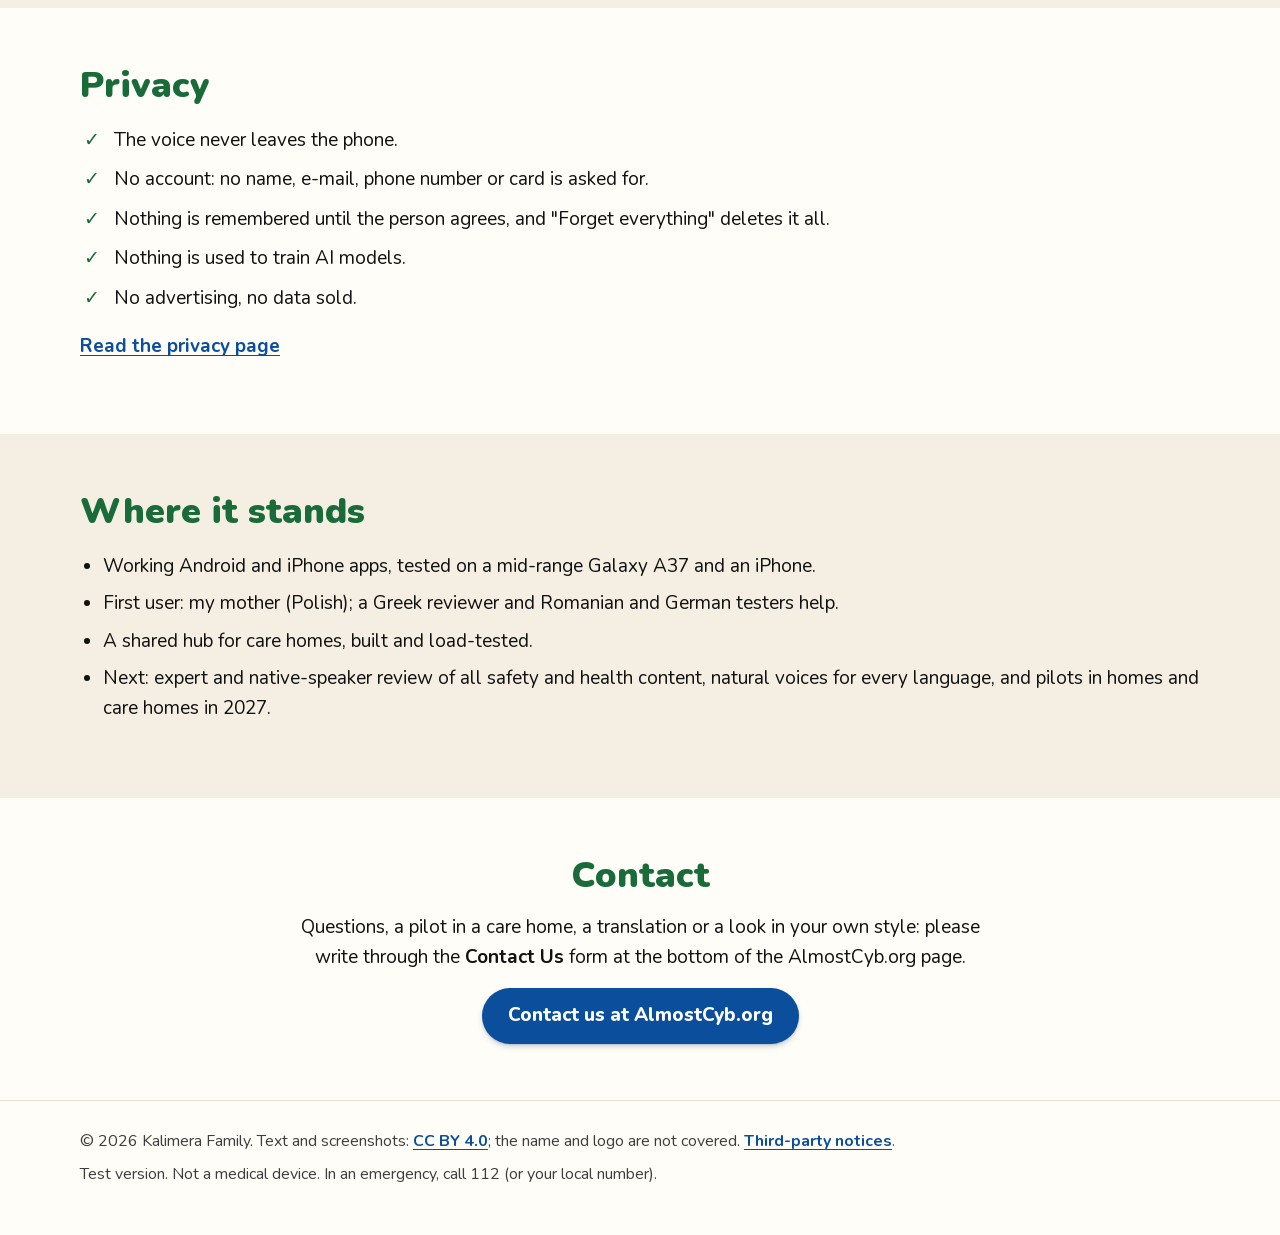
==== commit 7f78d0c6: "Site: say clearly that the web demo has no AI model and gives prepared answers only Co-Authored-By: " ====
--- a/index.html
+++ b/index.html
@@ -7,12 +7,12 @@
   <meta name="description" content="A private voice assistant that anyone can use, made first for older people: in your own language, on an ordinary phone. Short answers, read aloud in large letters. The voice never leaves the phone.">
   <meta name="color-scheme" content="light dark">
   <meta property="og:title" content="Kalimera Family">
-  <meta property="og:description" content="A private voice assistant that anyone can use, made first for older people. Try the real app in your browser.">
+  <meta property="og:description" content="A private voice assistant that anyone can use, made first for older people. Try a demo of the app in your browser.">
   <meta property="og:type" content="website">
   <meta property="og:url" content="https://kalimera.family/">
   <meta property="og:image" content="https://kalimera.family/media/home.png">
   <link rel="icon" type="image/svg+xml" href="assets/Kalimera.Family-withoutText.svg">
-  <link rel="stylesheet" href="css/site.css?v=20261119d">
+  <link rel="stylesheet" href="css/site.css?v=20261120a">
 </head>
 <body>
   <header class="top">
@@ -41,7 +41,7 @@
           <a class="btn btn--outline" href="https://github.com/LDec-AlmostHuman/kalimera-family/tree/main/app">Android test app</a>
           <a class="btn btn--outline" href="https://github.com/LDec-AlmostHuman/kalimera-family">Project on GitHub</a>
         </div>
-        <p class="note">Demo / test version. Emergency, health and scam texts are drafts that have not yet been reviewed by doctors, emergency services or native speakers. In an emergency, always call 112 (or your local number) yourself.</p>
+        <p class="note"><strong>Demo only.</strong> No AI model runs behind this website, so it does not give real answers: the replies you see are prepared examples. Emergency, health and scam texts are drafts that have not yet been reviewed by doctors, emergency services or native speakers. In an emergency, always call 112 (or your local number) yourself.</p>
       </div>
       <img class="hero__logo" src="assets/Kalimera.Family-wText.svg" alt="Kalimera Family logo: an open window with the sun rising over green hills" width="420" height="300">
     </section>
@@ -79,7 +79,8 @@
     <section id="try" class="band">
       <div class="wrap">
         <h2>See how it works</h2>
-        <p class="lead">A short tour of the real app, running in your browser. Press a step, or play the whole tour. You can use the phone yourself at any time.</p>
+        <p class="lead">A short tour of the app's real screens, running in your browser. Press a step, or play the whole tour. You can use the phone yourself at any time.</p>
+        <p class="note"><strong>Demo only: no AI model behind it.</strong> The phone below does not hear you and does not work out answers. Speak plays a prepared example question, and a typed question gets a prepared reply. For real answers, install the Android test app: there, speech recognition and the AI model run on the phone itself.</p>
         <div class="tour">
           <div class="tour__side">
             <ol class="tour__steps">
@@ -94,7 +95,7 @@
               <button class="btn btn--primary" type="button" id="tour-play">Play the tour</button>
               <button class="btn btn--outline" type="button" id="tour-reset">Start again</button>
             </div>
-            <p class="note">In this web demo the AI answers are scripted examples. The emergency card, the help screen, the scam stories and the settings are the app's real content. On the phone, speech recognition and answers run on the device itself. The demo is set to English, United Kingdom.</p>
+            <p class="note">In this web demo every AI answer is a prepared example. The emergency card, the help screen, the scam stories and the settings are the app's real content. On the phone, speech recognition and answers run on the device itself. The demo is set to English, United Kingdom.</p>
           </div>
           <figure class="phone">
             <div class="phone__frame"><iframe id="phone" title="Kalimera Family app, live demo"></iframe></div>
@@ -168,6 +169,6 @@
       <p>Test version. Not a medical device. In an emergency, call 112 (or your local number).</p>
     </div>
   </footer>
-  <script src="js/site.js?v=20261119d"></script>
+  <script src="js/site.js?v=20261120a"></script>
 </body>
 </html>
